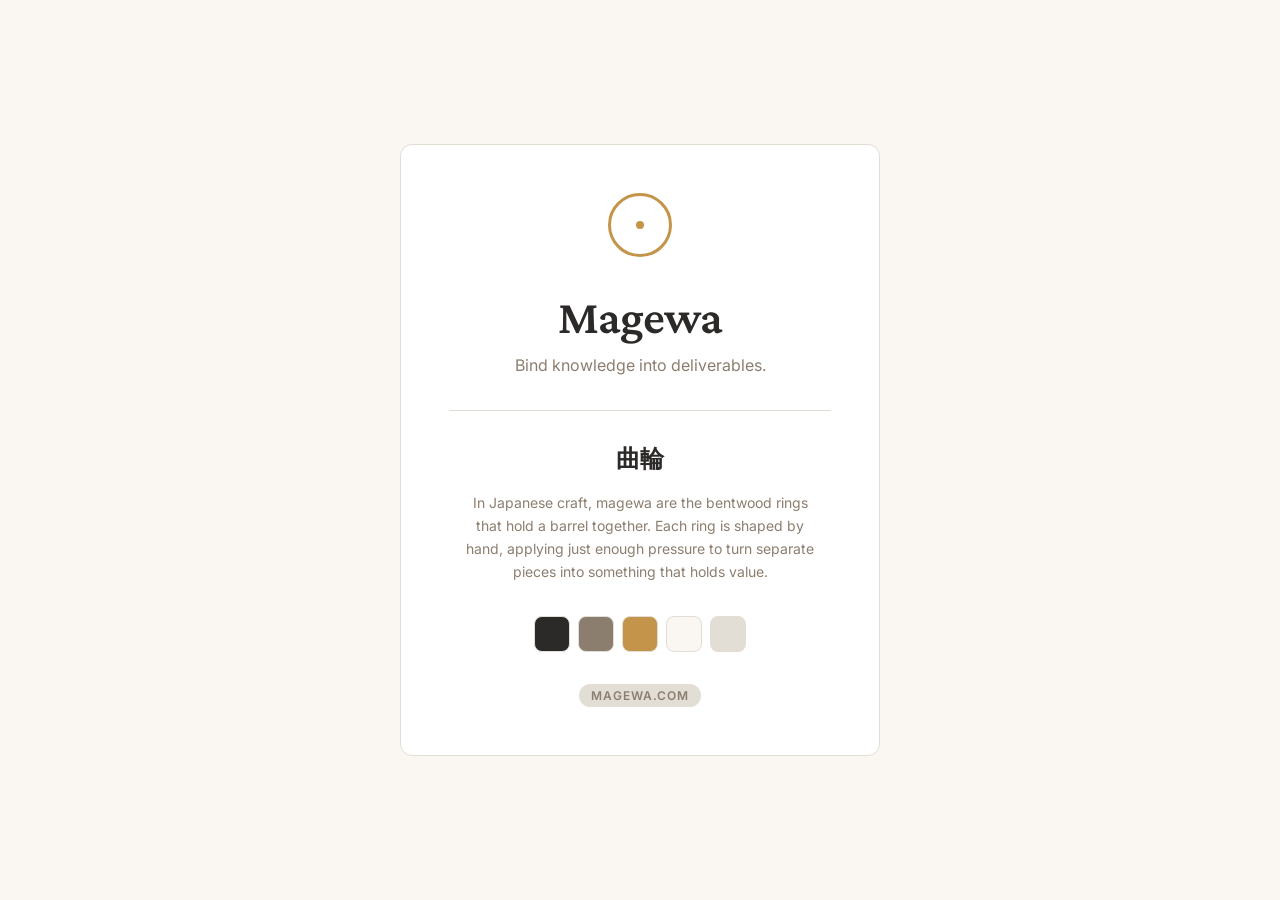
==== brand-card.html @ d3c7c3c5 "card" ====
<!DOCTYPE html>
<html lang="en">
<head>
  <meta charset="UTF-8">
  <meta name="viewport" content="width=device-width, initial-scale=1.0">
  <title>Magewa — Brand Card</title>
  <link rel="preconnect" href="https://fonts.googleapis.com">
  <link rel="preconnect" href="https://fonts.gstatic.com" crossorigin>
  <link href="https://fonts.googleapis.com/css2?family=Crimson+Pro:wght@600&family=Inter:wght@400;600&display=swap" rel="stylesheet">
  <style>
    *, *::before, *::after {
      margin: 0;
      padding: 0;
      box-sizing: border-box;
    }

    body {
      background-color: #FAF7F2;
      min-height: 100vh;
      display: flex;
      align-items: center;
      justify-content: center;
      padding: 48px 24px;
      font-family: 'Inter', system-ui, sans-serif;
      color: #2C2A28;
    }

    .card {
      background-color: #FFFFFF;
      border: 1px solid #E2DDD5;
      border-radius: 12px;
      max-width: 480px;
      width: 100%;
      padding: 48px;
      display: flex;
      flex-direction: column;
      align-items: center;
      text-align: center;
    }

    .ring {
      width: 64px;
      height: 64px;
      border: 3px solid #C4944A;
      border-radius: 50%;
      margin-bottom: 32px;
      position: relative;
    }

    .ring::after {
      content: '';
      position: absolute;
      top: 50%;
      left: 50%;
      width: 8px;
      height: 8px;
      background-color: #C4944A;
      border-radius: 50%;
      transform: translate(-50%, -50%);
    }

    .name {
      font-family: 'Crimson Pro', Georgia, serif;
      font-size: 3rem;
      font-weight: 600;
      letter-spacing: -0.02em;
      line-height: 1.15;
      color: #2C2A28;
      margin-bottom: 8px;
    }

    .tagline {
      font-family: 'Inter', system-ui, sans-serif;
      font-size: 1rem;
      font-weight: 400;
      line-height: 1.6;
      color: #8C7E6F;
      margin-bottom: 32px;
    }

    .divider {
      width: 100%;
      height: 1px;
      background-color: #E2DDD5;
      margin-bottom: 32px;
    }

    .kanji {
      font-family: 'Crimson Pro', Georgia, serif;
      font-size: 1.5rem;
      font-weight: 600;
      letter-spacing: -0.01em;
      color: #2C2A28;
      margin-bottom: 16px;
    }

    .story {
      font-family: 'Inter', system-ui, sans-serif;
      font-size: 0.875rem;
      font-weight: 400;
      line-height: 1.65;
      color: #8C7E6F;
      max-width: 360px;
      margin-bottom: 32px;
    }

    .palette {
      display: flex;
      gap: 8px;
      margin-bottom: 32px;
    }

    .swatch {
      width: 36px;
      height: 36px;
      border-radius: 8px;
      border: 1px solid #E2DDD5;
    }

    .badge {
      font-family: 'Inter', system-ui, sans-serif;
      font-size: 0.75rem;
      font-weight: 600;
      letter-spacing: 0.08em;
      text-transform: uppercase;
      color: #8C7E6F;
      background-color: #E2DDD5;
      border-radius: 9999px;
      padding: 4px 12px;
    }
  </style>
</head>
<body>
  <div class="card">
    <div class="ring"></div>
    <div class="name">Magewa</div>
    <div class="tagline">Bind knowledge into deliverables.</div>
    <div class="divider"></div>
    <div class="kanji">曲輪</div>
    <div class="story">
      In Japanese craft, magewa are the bentwood rings that hold a barrel
      together. Each ring is shaped by hand, applying just enough pressure
      to turn separate pieces into something that holds value.
    </div>
    <div class="palette">
      <div class="swatch" style="background-color: #2C2A28;" title="Primary"></div>
      <div class="swatch" style="background-color: #8C7E6F;" title="Secondary"></div>
      <div class="swatch" style="background-color: #C4944A;" title="Ring"></div>
      <div class="swatch" style="background-color: #FAF7F2;" title="Neutral"></div>
      <div class="swatch" style="background-color: #E2DDD5;" title="Border"></div>
    </div>
    <div class="badge">magewa.com</div>
  </div>
</body>
</html>
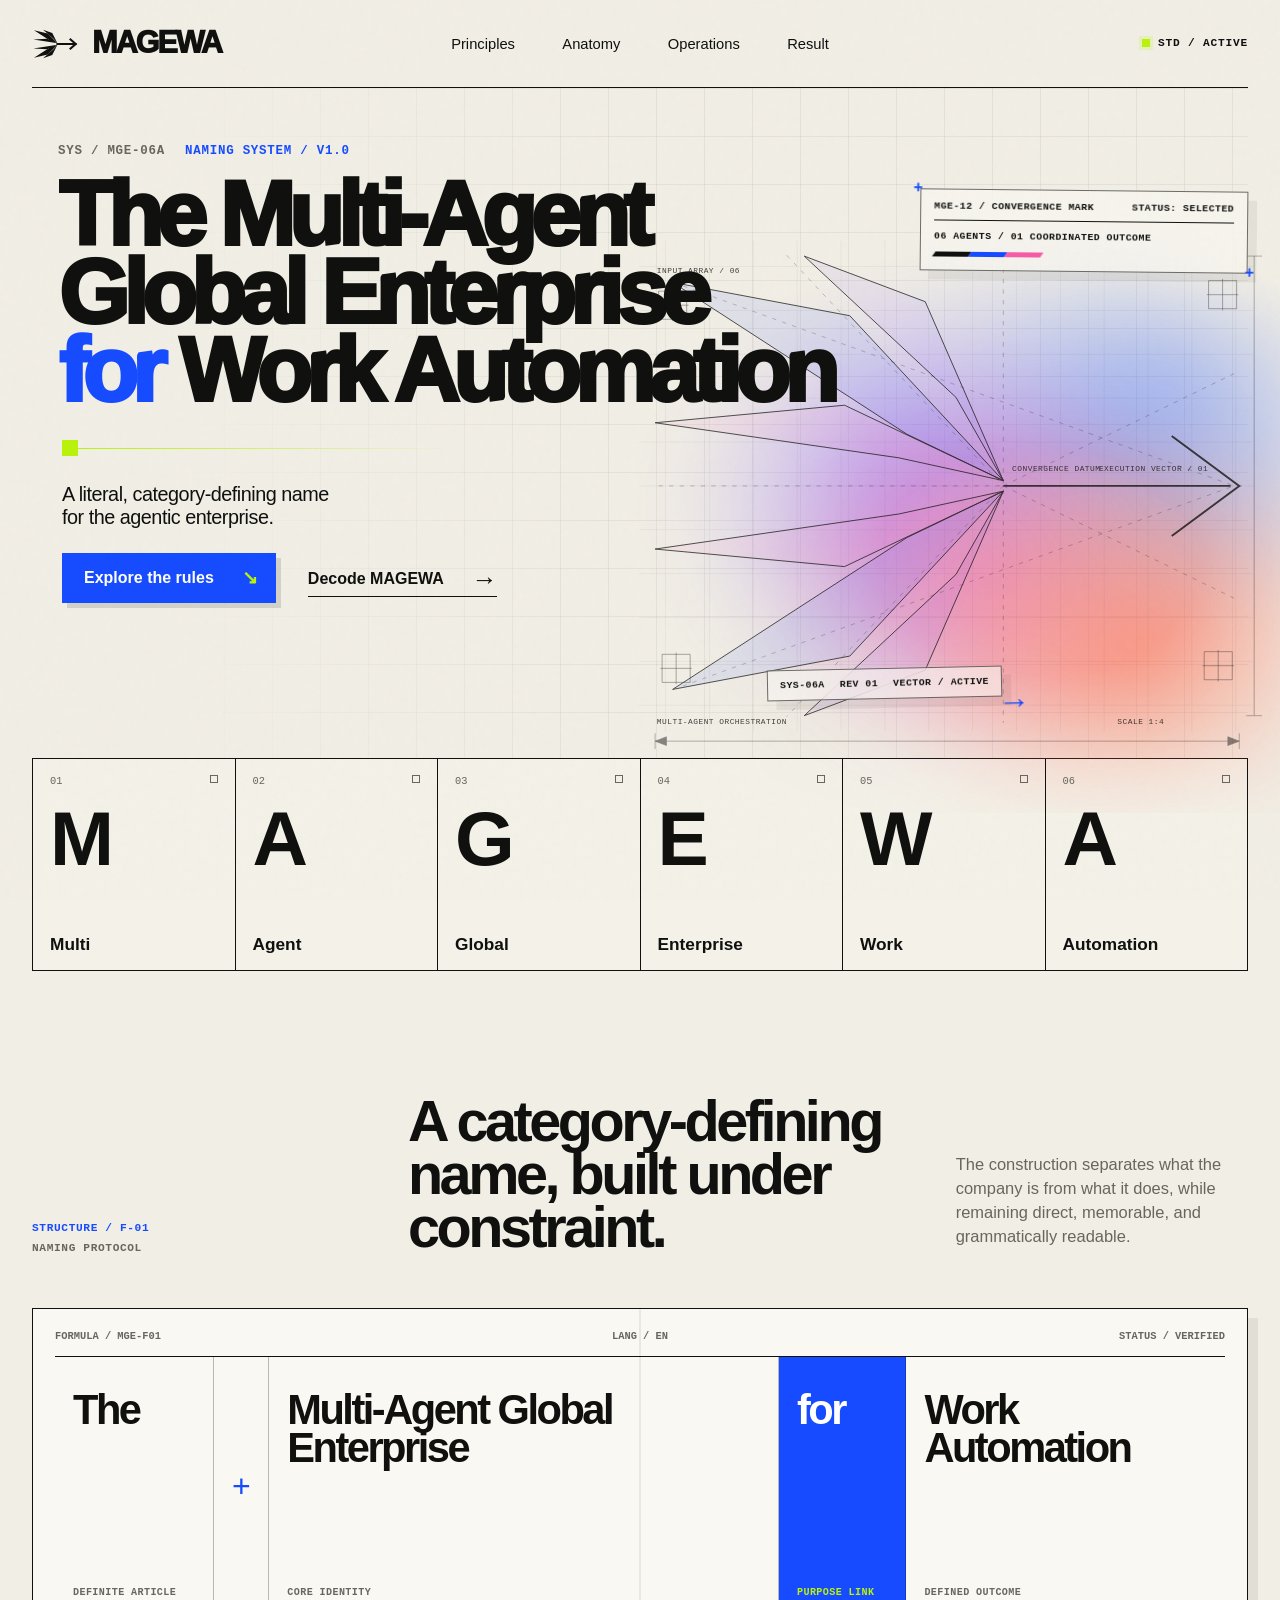
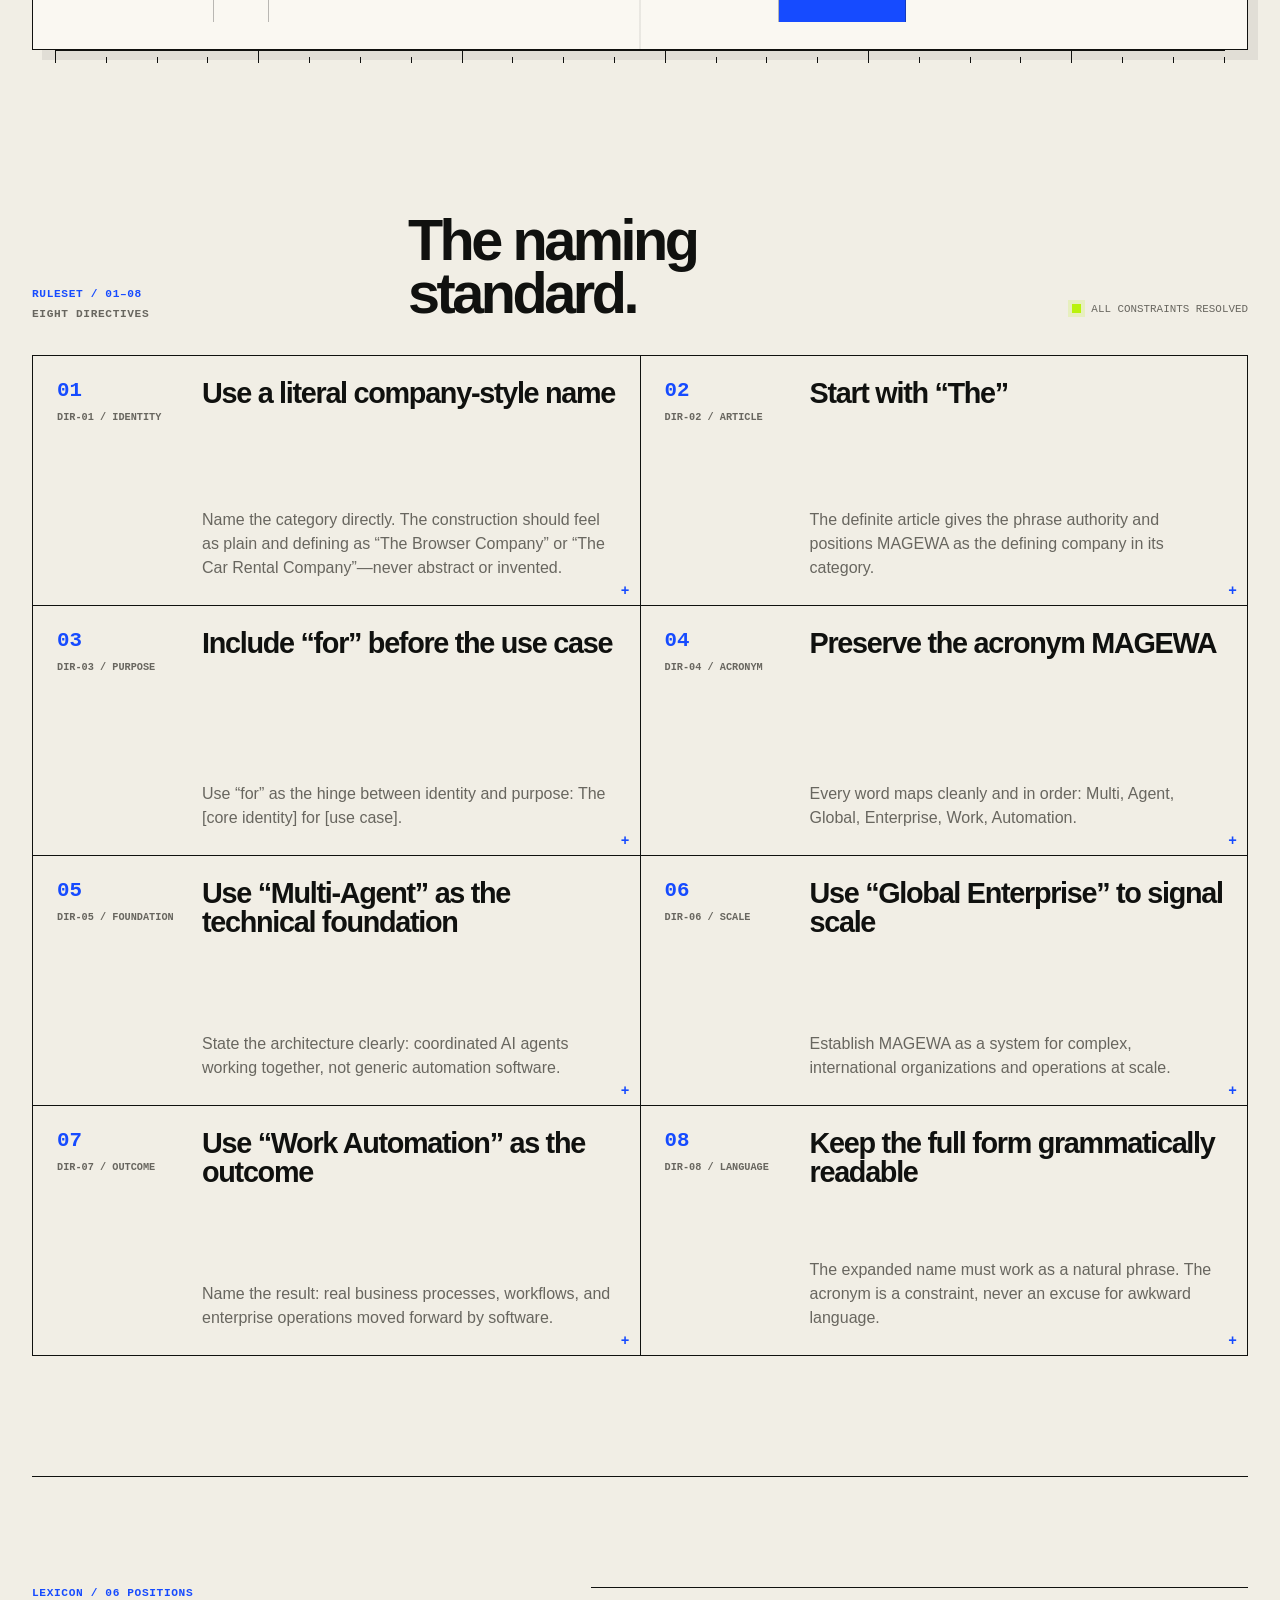
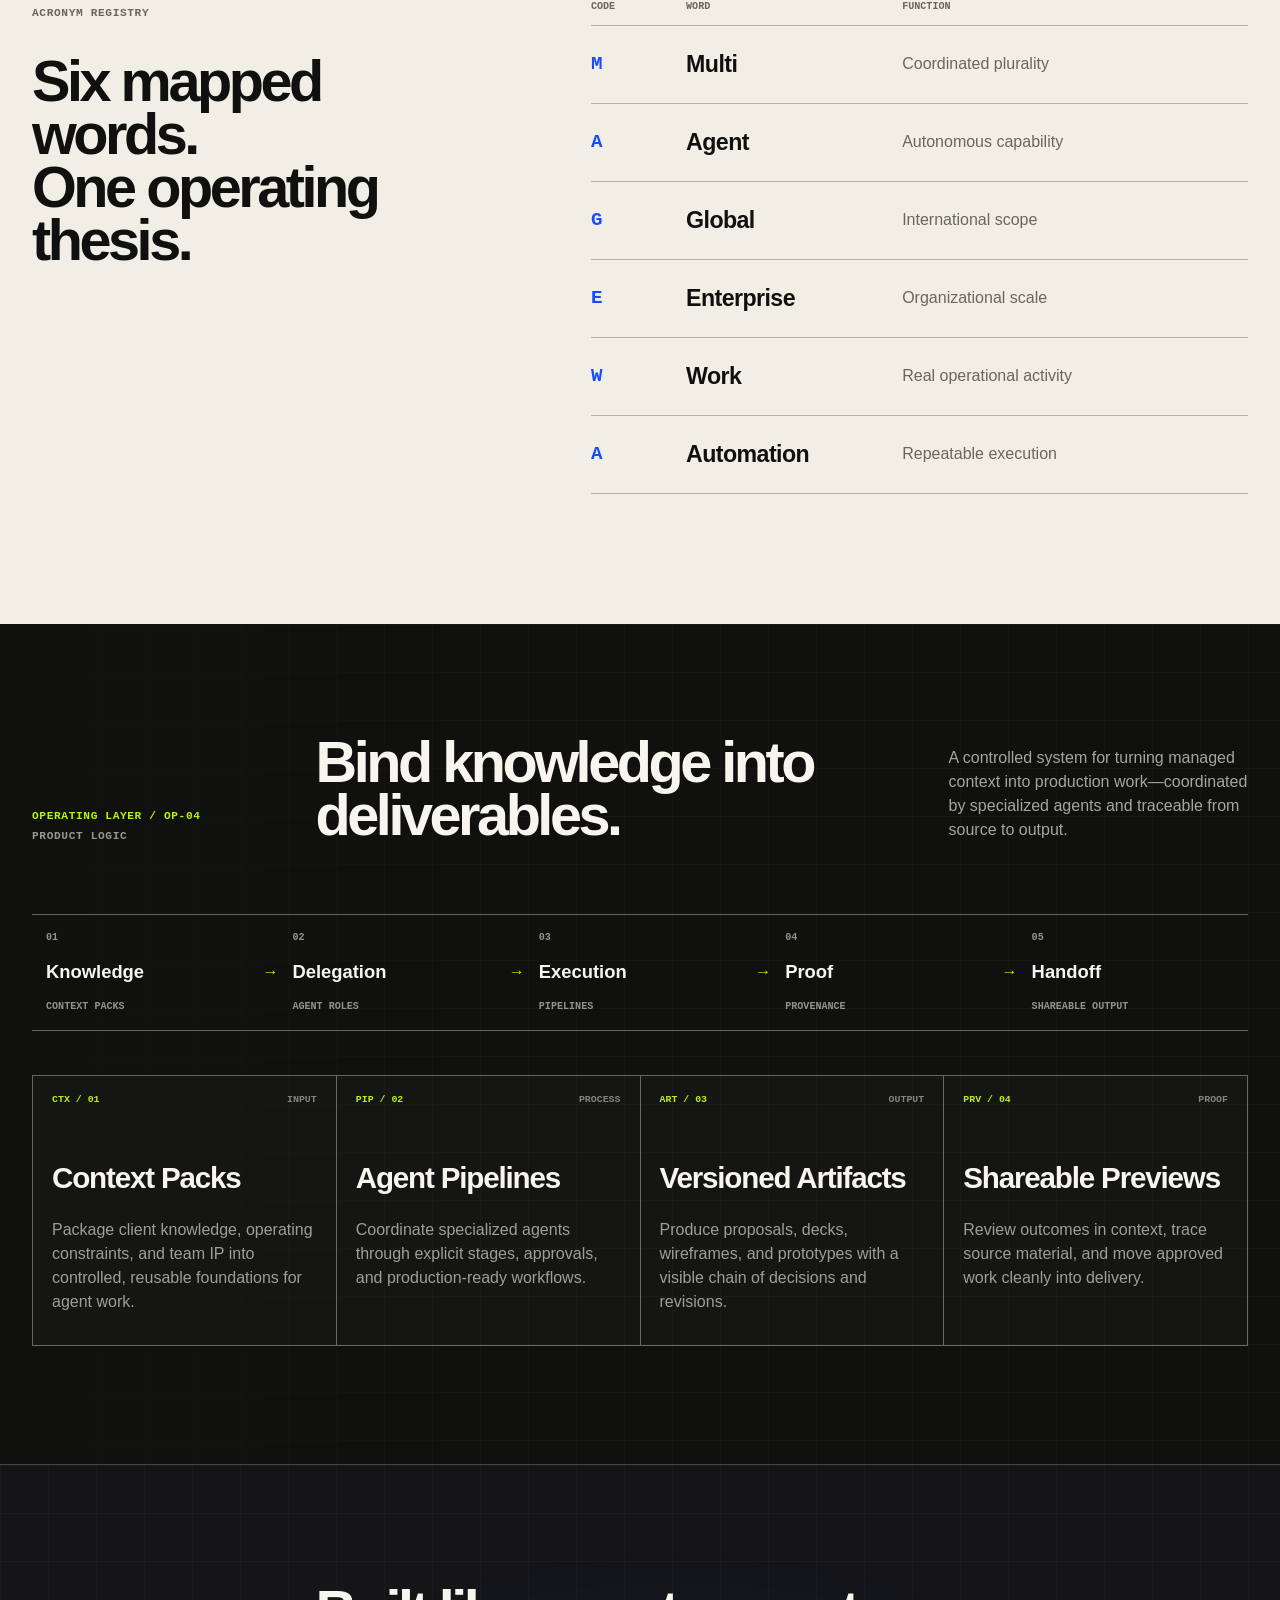
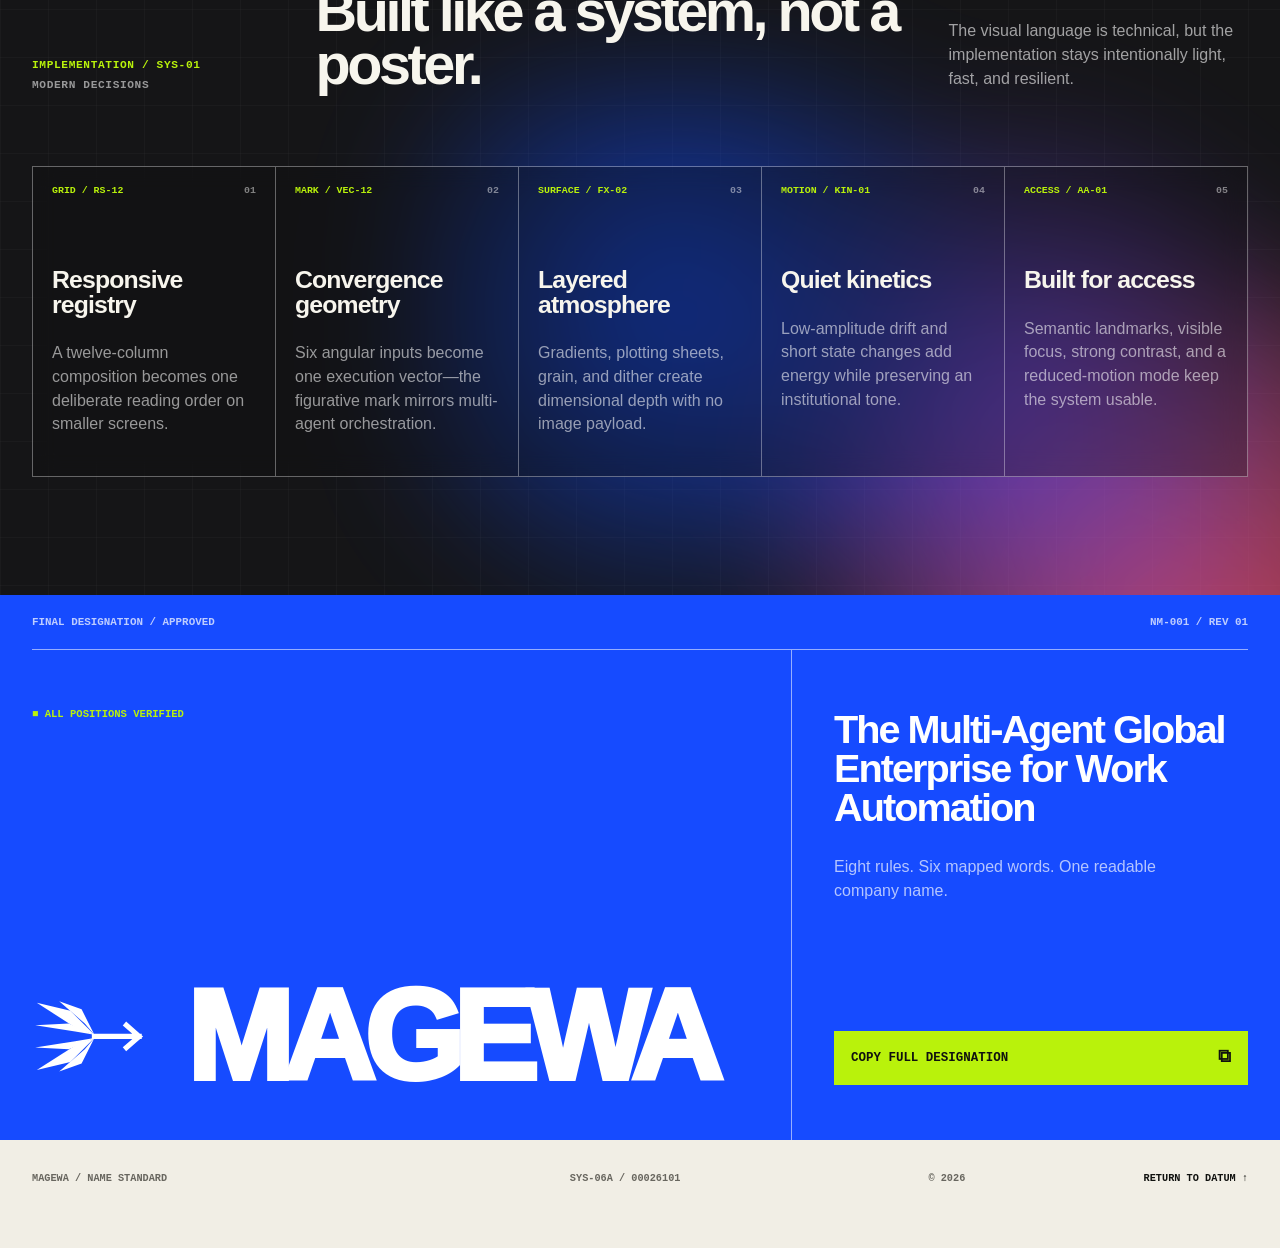
==== commit d5ee30ec: "Publish MAGEWA naming standard" ====
--- a/brand-card.html
+++ b/brand-card.html
@@ -1,155 +1,34 @@
-<!DOCTYPE html>
+<!doctype html>
 <html lang="en">
-<head>
-  <meta charset="UTF-8">
-  <meta name="viewport" content="width=device-width, initial-scale=1.0">
-  <title>Magewa — Brand Card</title>
-  <link rel="preconnect" href="https://fonts.googleapis.com">
-  <link rel="preconnect" href="https://fonts.gstatic.com" crossorigin>
-  <link href="https://fonts.googleapis.com/css2?family=Crimson+Pro:wght@600&family=Inter:wght@400;600&display=swap" rel="stylesheet">
-  <style>
-    *, *::before, *::after {
-      margin: 0;
-      padding: 0;
-      box-sizing: border-box;
-    }
+  <head>
+    <meta charset="utf-8" />
+    <meta name="viewport" content="width=device-width, initial-scale=1" />
+    <meta http-equiv="refresh" content="0; url=./" />
+    <link rel="canonical" href="./" />
+    <title>MAGEWA — Naming Standard</title>
+    <style>
+      html {
+        color: #11110f;
+        background: #f1eee5;
+        font: 16px/1.5 Arial, sans-serif;
+      }
 
-    body {
-      background-color: #FAF7F2;
-      min-height: 100vh;
-      display: flex;
-      align-items: center;
-      justify-content: center;
-      padding: 48px 24px;
-      font-family: 'Inter', system-ui, sans-serif;
-      color: #2C2A28;
-    }
+      body {
+        display: grid;
+        min-height: 100vh;
+        margin: 0;
+        place-items: center;
+      }
 
-    .card {
-      background-color: #FFFFFF;
-      border: 1px solid #E2DDD5;
-      border-radius: 12px;
-      max-width: 480px;
-      width: 100%;
-      padding: 48px;
-      display: flex;
-      flex-direction: column;
-      align-items: center;
-      text-align: center;
-    }
-
-    .ring {
-      width: 64px;
-      height: 64px;
-      border: 3px solid #C4944A;
-      border-radius: 50%;
-      margin-bottom: 32px;
-      position: relative;
-    }
-
-    .ring::after {
-      content: '';
-      position: absolute;
-      top: 50%;
-      left: 50%;
-      width: 8px;
-      height: 8px;
-      background-color: #C4944A;
-      border-radius: 50%;
-      transform: translate(-50%, -50%);
-    }
-
-    .name {
-      font-family: 'Crimson Pro', Georgia, serif;
-      font-size: 3rem;
-      font-weight: 600;
-      letter-spacing: -0.02em;
-      line-height: 1.15;
-      color: #2C2A28;
-      margin-bottom: 8px;
-    }
-
-    .tagline {
-      font-family: 'Inter', system-ui, sans-serif;
-      font-size: 1rem;
-      font-weight: 400;
-      line-height: 1.6;
-      color: #8C7E6F;
-      margin-bottom: 32px;
-    }
-
-    .divider {
-      width: 100%;
-      height: 1px;
-      background-color: #E2DDD5;
-      margin-bottom: 32px;
-    }
-
-    .kanji {
-      font-family: 'Crimson Pro', Georgia, serif;
-      font-size: 1.5rem;
-      font-weight: 600;
-      letter-spacing: -0.01em;
-      color: #2C2A28;
-      margin-bottom: 16px;
-    }
-
-    .story {
-      font-family: 'Inter', system-ui, sans-serif;
-      font-size: 0.875rem;
-      font-weight: 400;
-      line-height: 1.65;
-      color: #8C7E6F;
-      max-width: 360px;
-      margin-bottom: 32px;
-    }
-
-    .palette {
-      display: flex;
-      gap: 8px;
-      margin-bottom: 32px;
-    }
-
-    .swatch {
-      width: 36px;
-      height: 36px;
-      border-radius: 8px;
-      border: 1px solid #E2DDD5;
-    }
-
-    .badge {
-      font-family: 'Inter', system-ui, sans-serif;
-      font-size: 0.75rem;
-      font-weight: 600;
-      letter-spacing: 0.08em;
-      text-transform: uppercase;
-      color: #8C7E6F;
-      background-color: #E2DDD5;
-      border-radius: 9999px;
-      padding: 4px 12px;
-    }
-  </style>
-</head>
-<body>
-  <div class="card">
-    <div class="ring"></div>
-    <div class="name">Magewa</div>
-    <div class="tagline">Bind knowledge into deliverables.</div>
-    <div class="divider"></div>
-    <div class="kanji">曲輪</div>
-    <div class="story">
-      In Japanese craft, magewa are the bentwood rings that hold a barrel
-      together. Each ring is shaped by hand, applying just enough pressure
-      to turn separate pieces into something that holds value.
-    </div>
-    <div class="palette">
-      <div class="swatch" style="background-color: #2C2A28;" title="Primary"></div>
-      <div class="swatch" style="background-color: #8C7E6F;" title="Secondary"></div>
-      <div class="swatch" style="background-color: #C4944A;" title="Ring"></div>
-      <div class="swatch" style="background-color: #FAF7F2;" title="Neutral"></div>
-      <div class="swatch" style="background-color: #E2DDD5;" title="Border"></div>
-    </div>
-    <div class="badge">magewa.com</div>
-  </div>
-</body>
+      a {
+        color: #164bff;
+      }
+    </style>
+  </head>
+  <body>
+    <p>Opening the <a href="./">MAGEWA naming standard</a>…</p>
+    <script>
+      window.location.replace("./");
+    </script>
+  </body>
 </html>
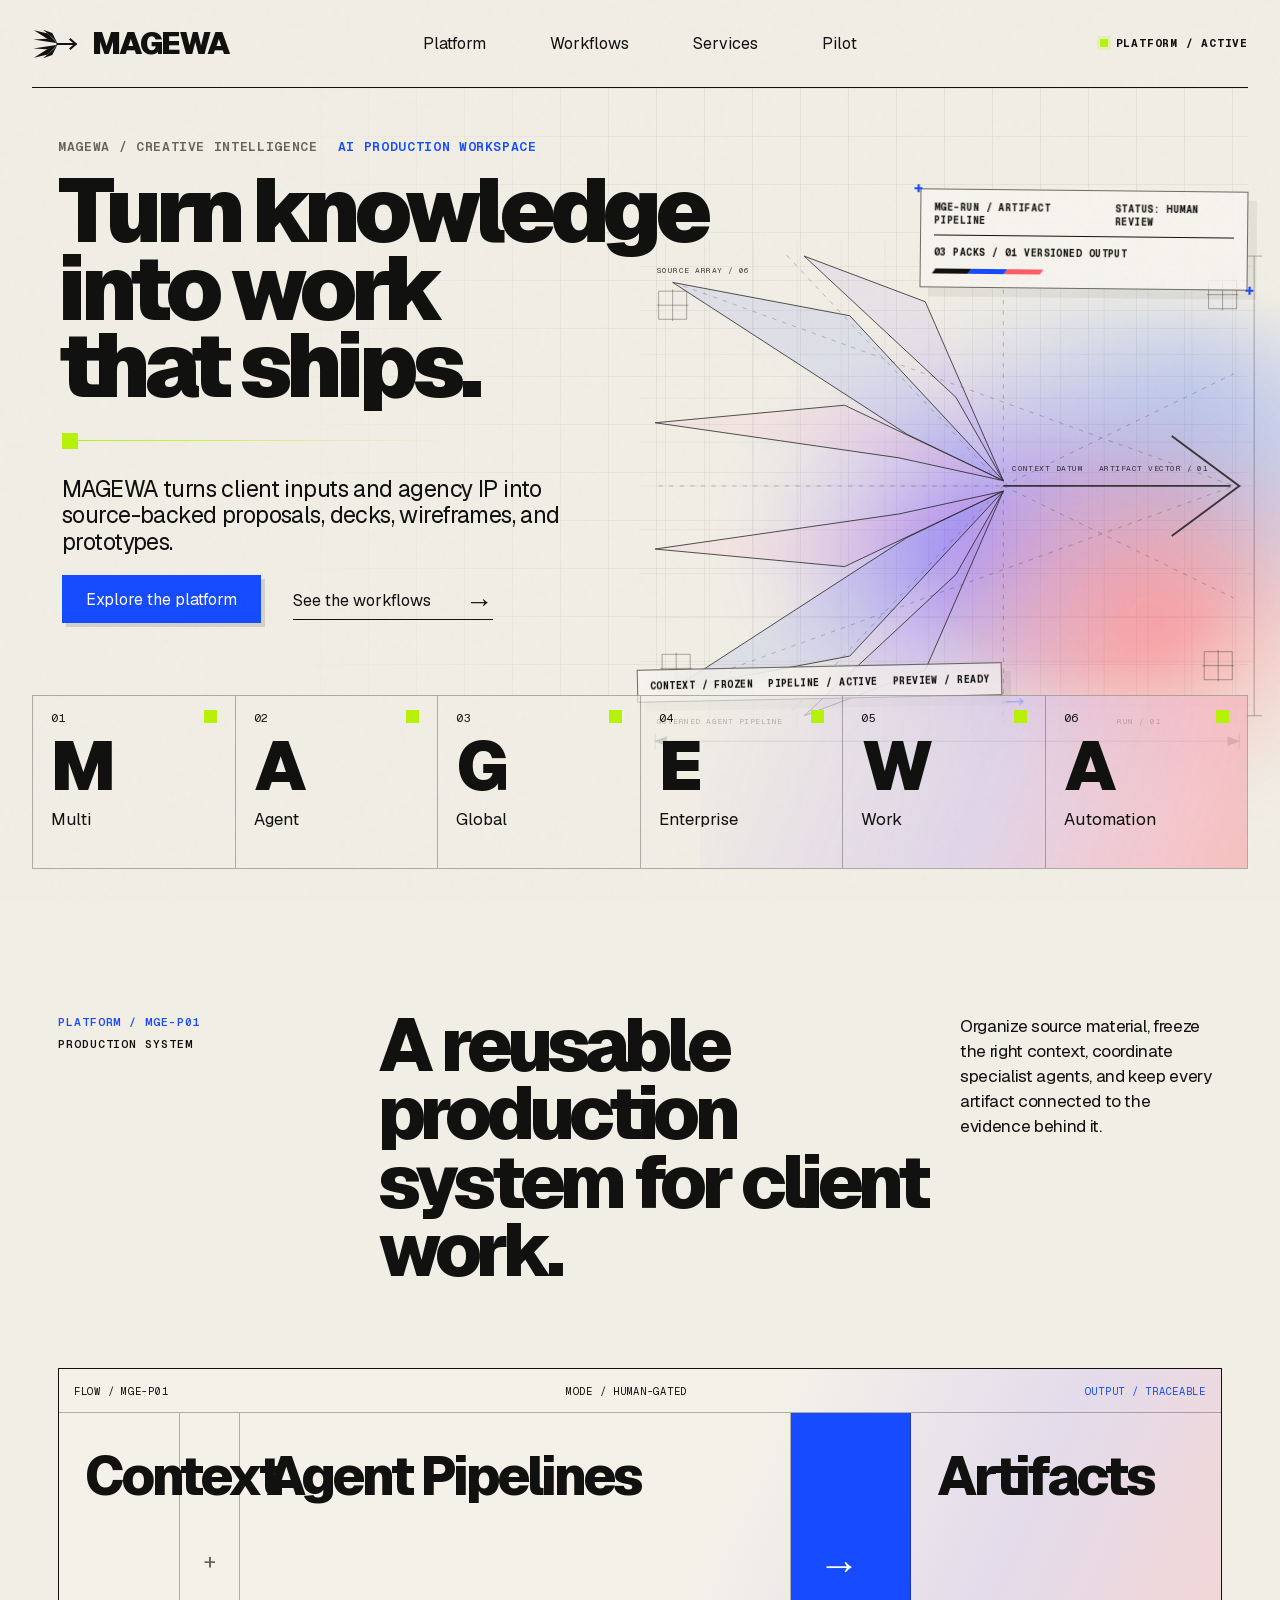
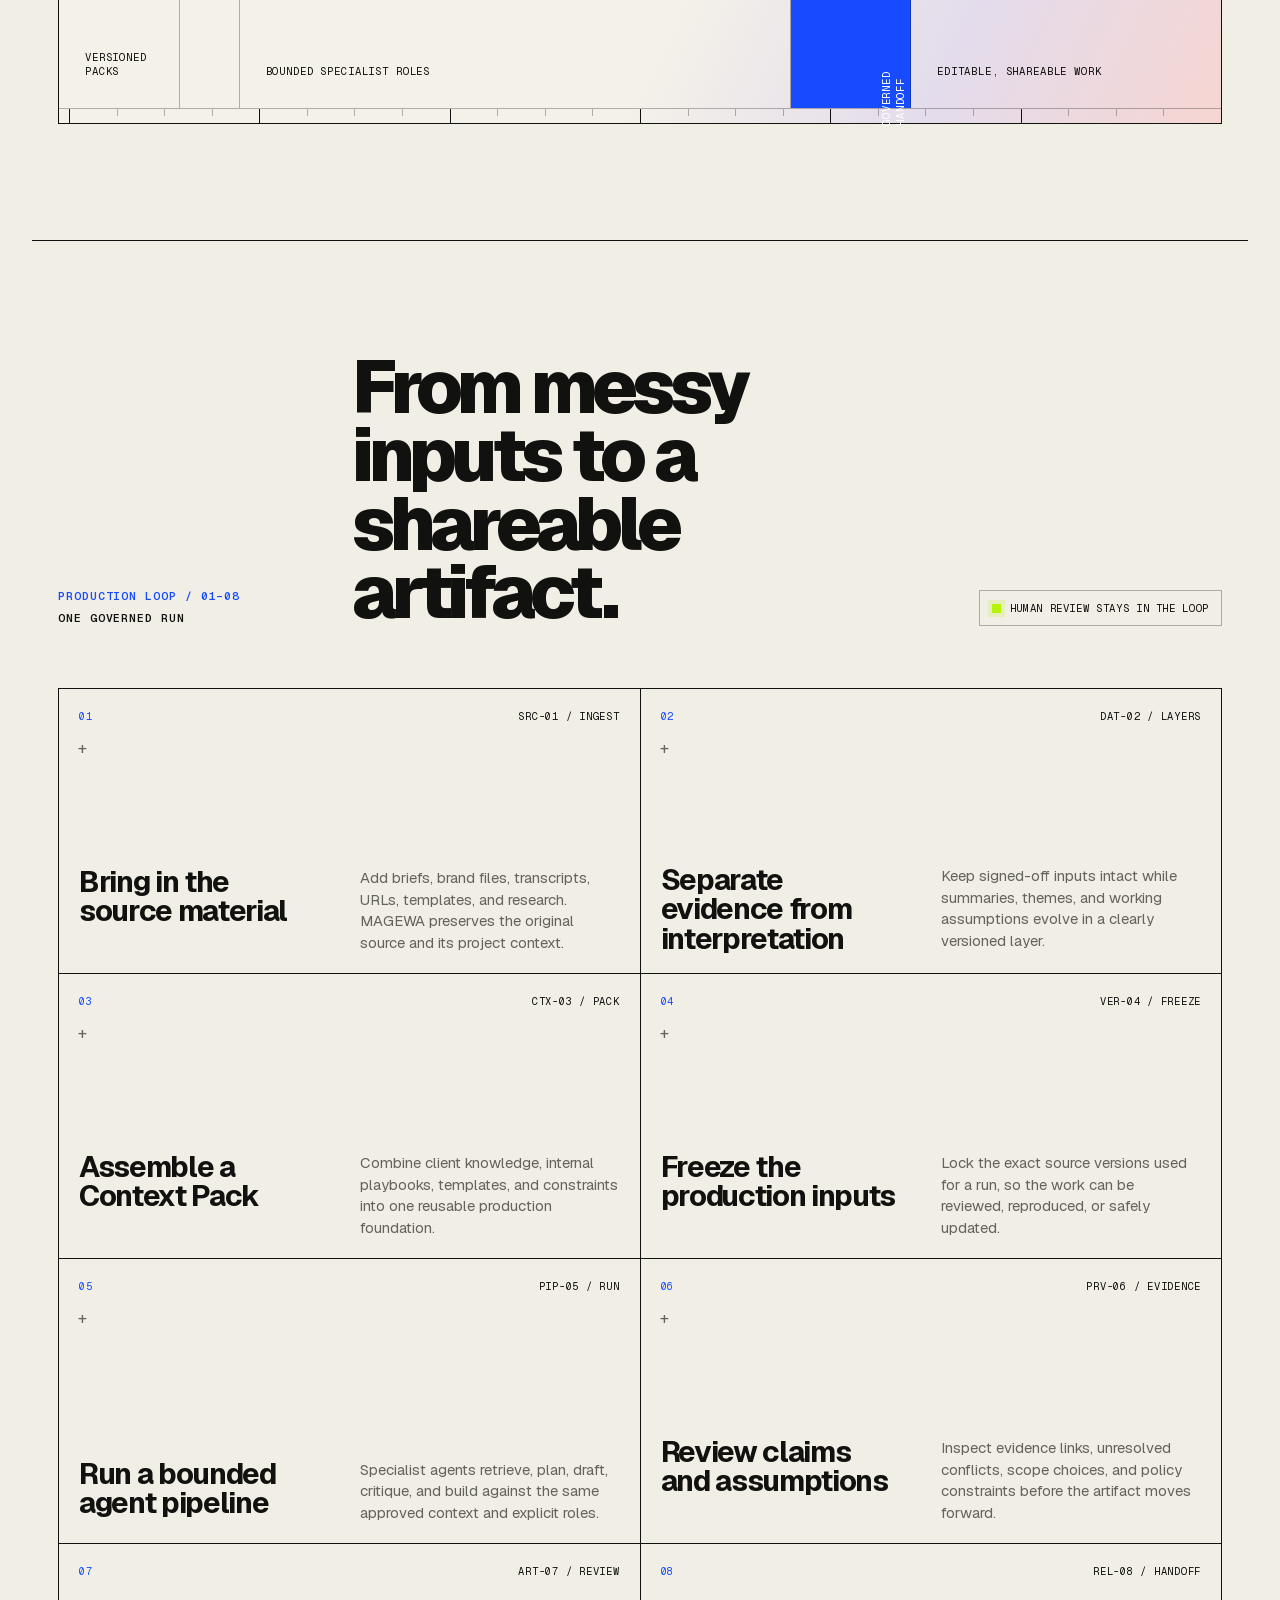
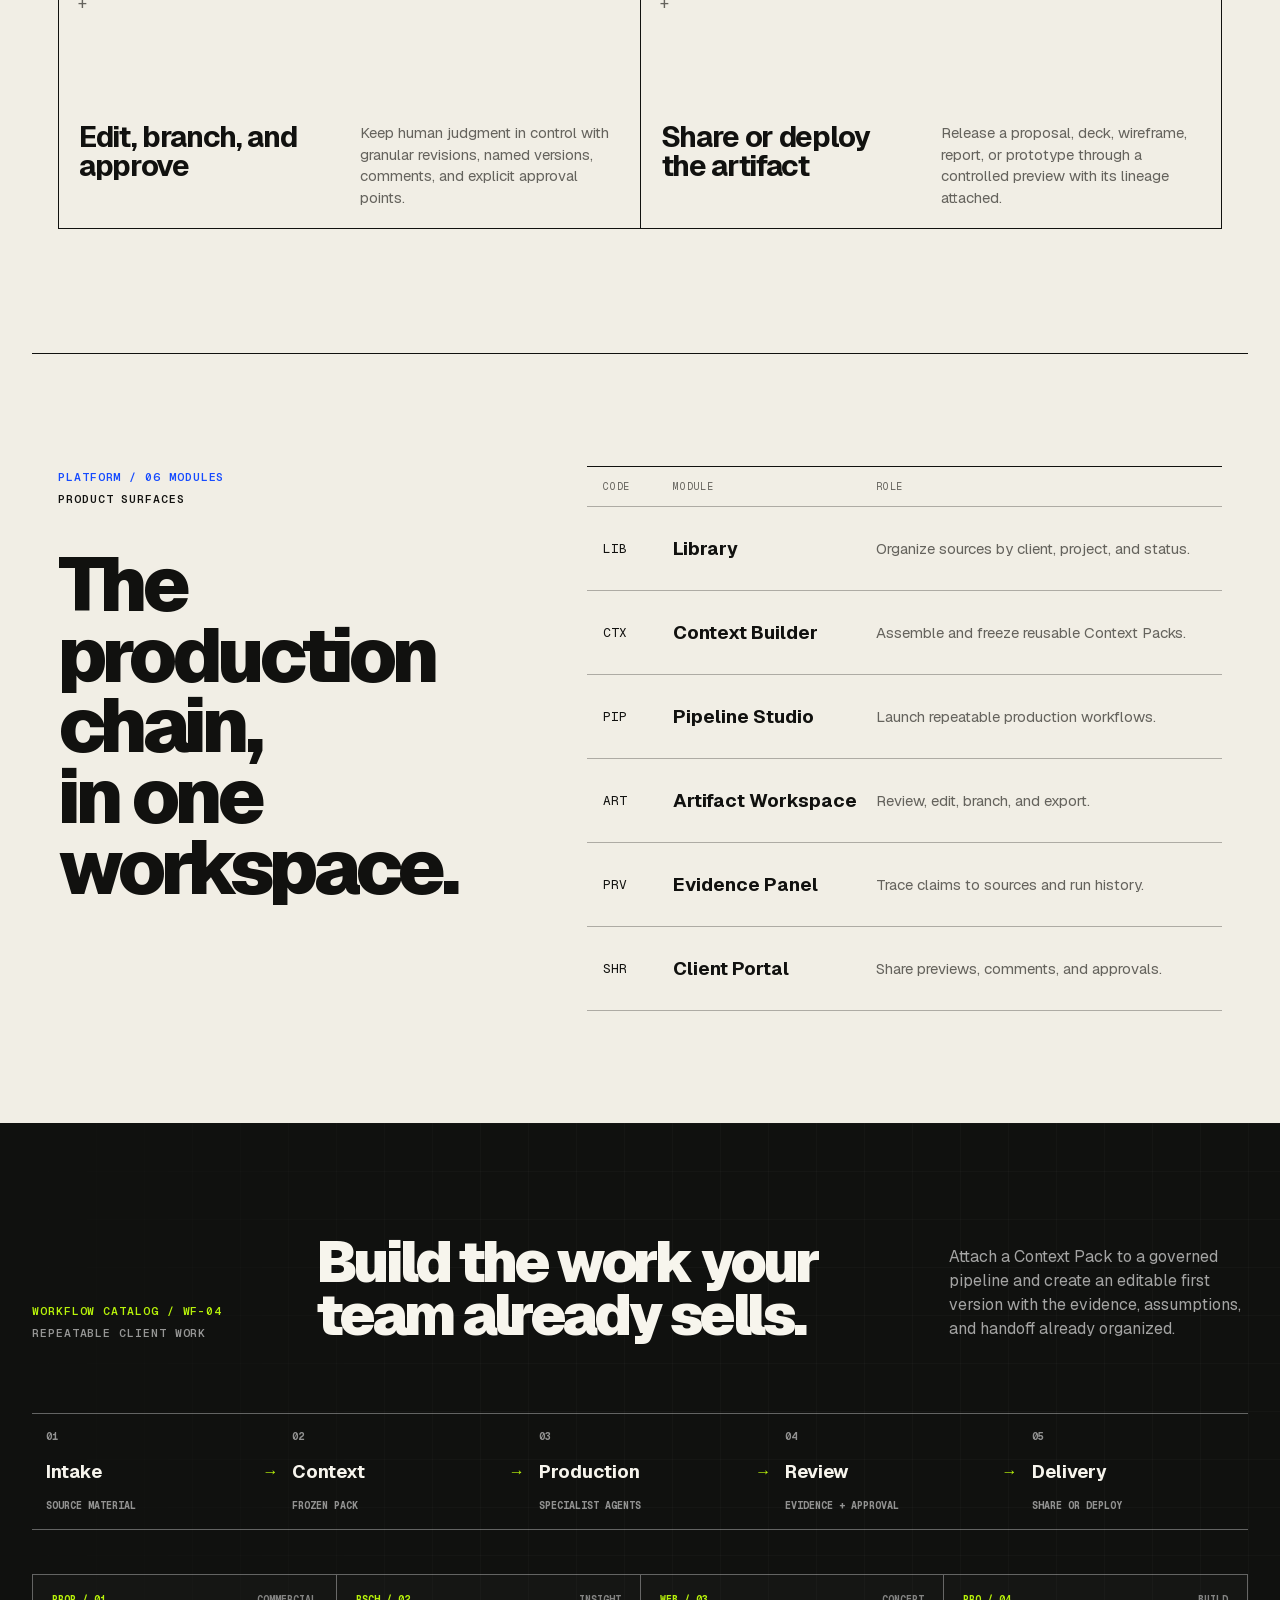
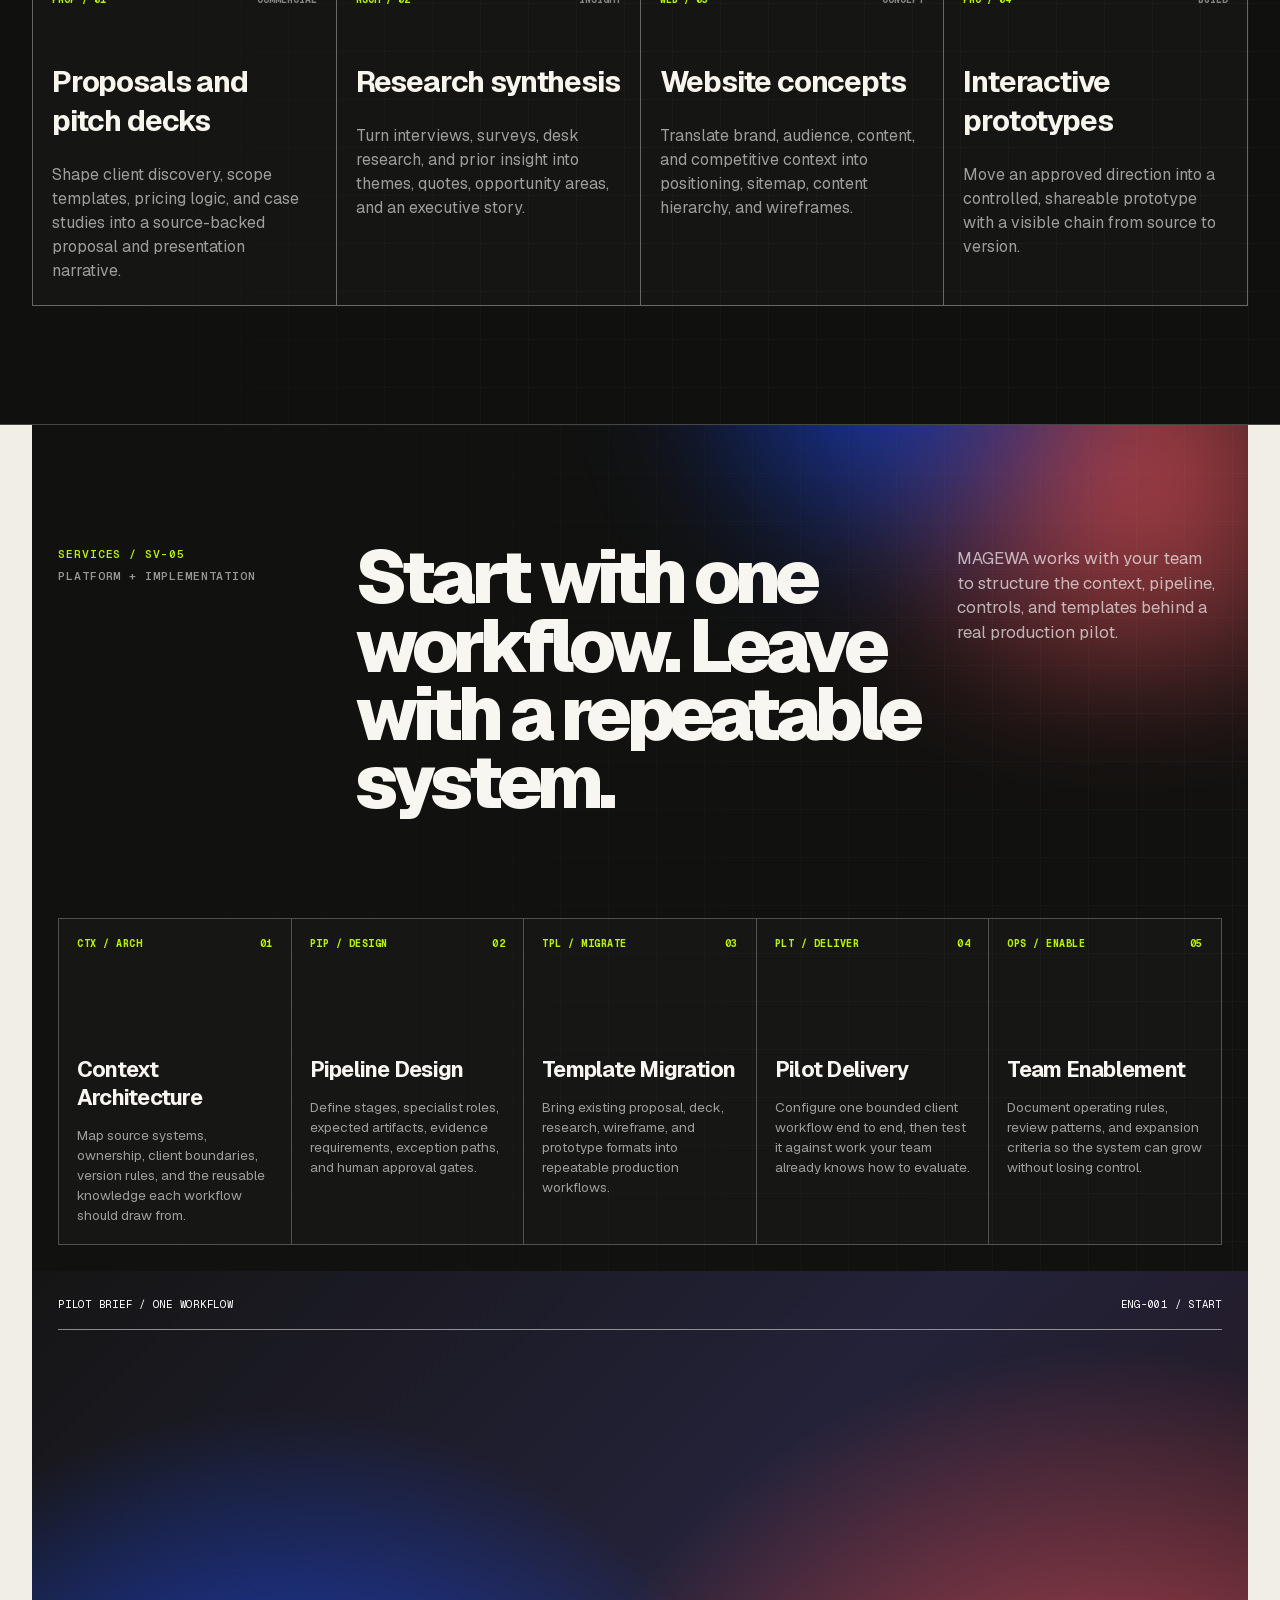
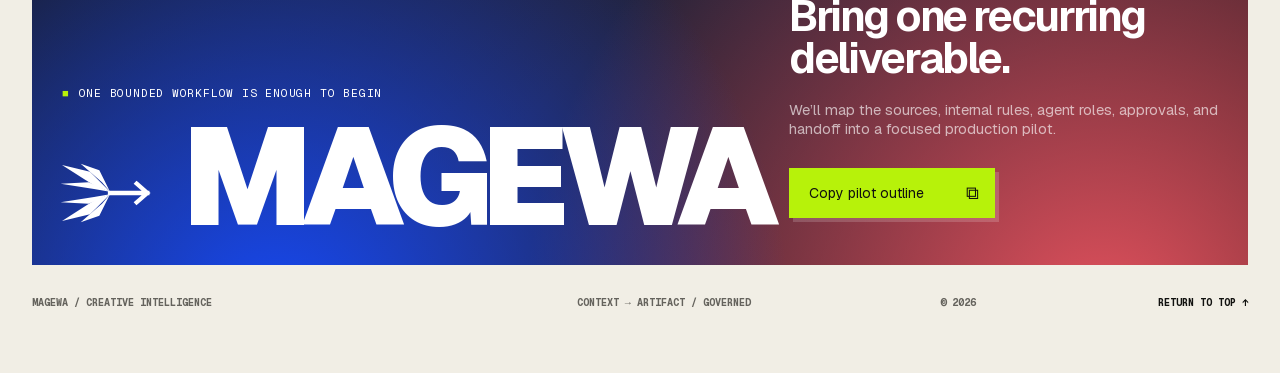
==== commit 7e179de3: "Reframe site around MAGEWA products and services" ====
--- a/brand-card.html
+++ b/brand-card.html
@@ -5,7 +5,7 @@
     <meta name="viewport" content="width=device-width, initial-scale=1" />
     <meta http-equiv="refresh" content="0; url=./" />
     <link rel="canonical" href="./" />
-    <title>MAGEWA — Naming Standard</title>
+    <title>MAGEWA — AI Production Workspace</title>
     <style>
       html {
         color: #11110f;
@@ -26,7 +26,7 @@
     </style>
   </head>
   <body>
-    <p>Opening the <a href="./">MAGEWA naming standard</a>…</p>
+    <p>Opening the <a href="./">MAGEWA company site</a>…</p>
     <script>
       window.location.replace("./");
     </script>
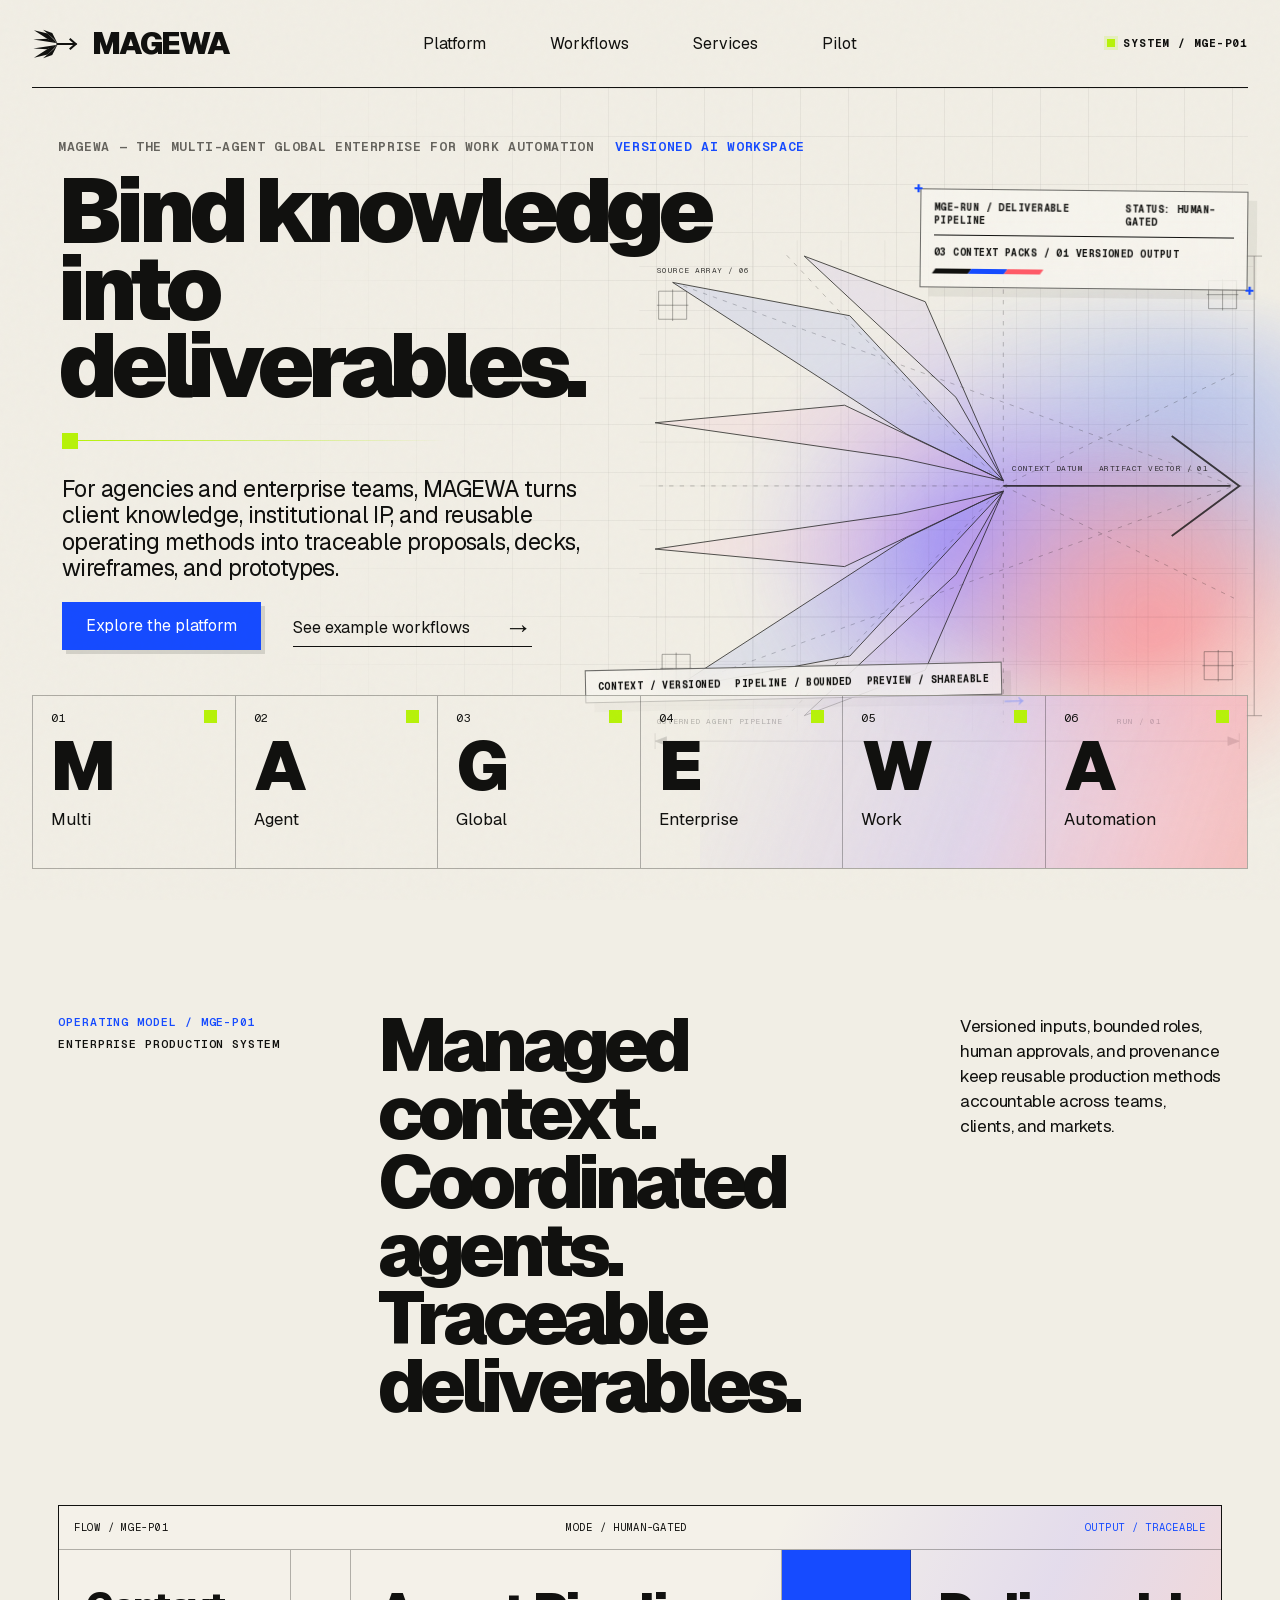
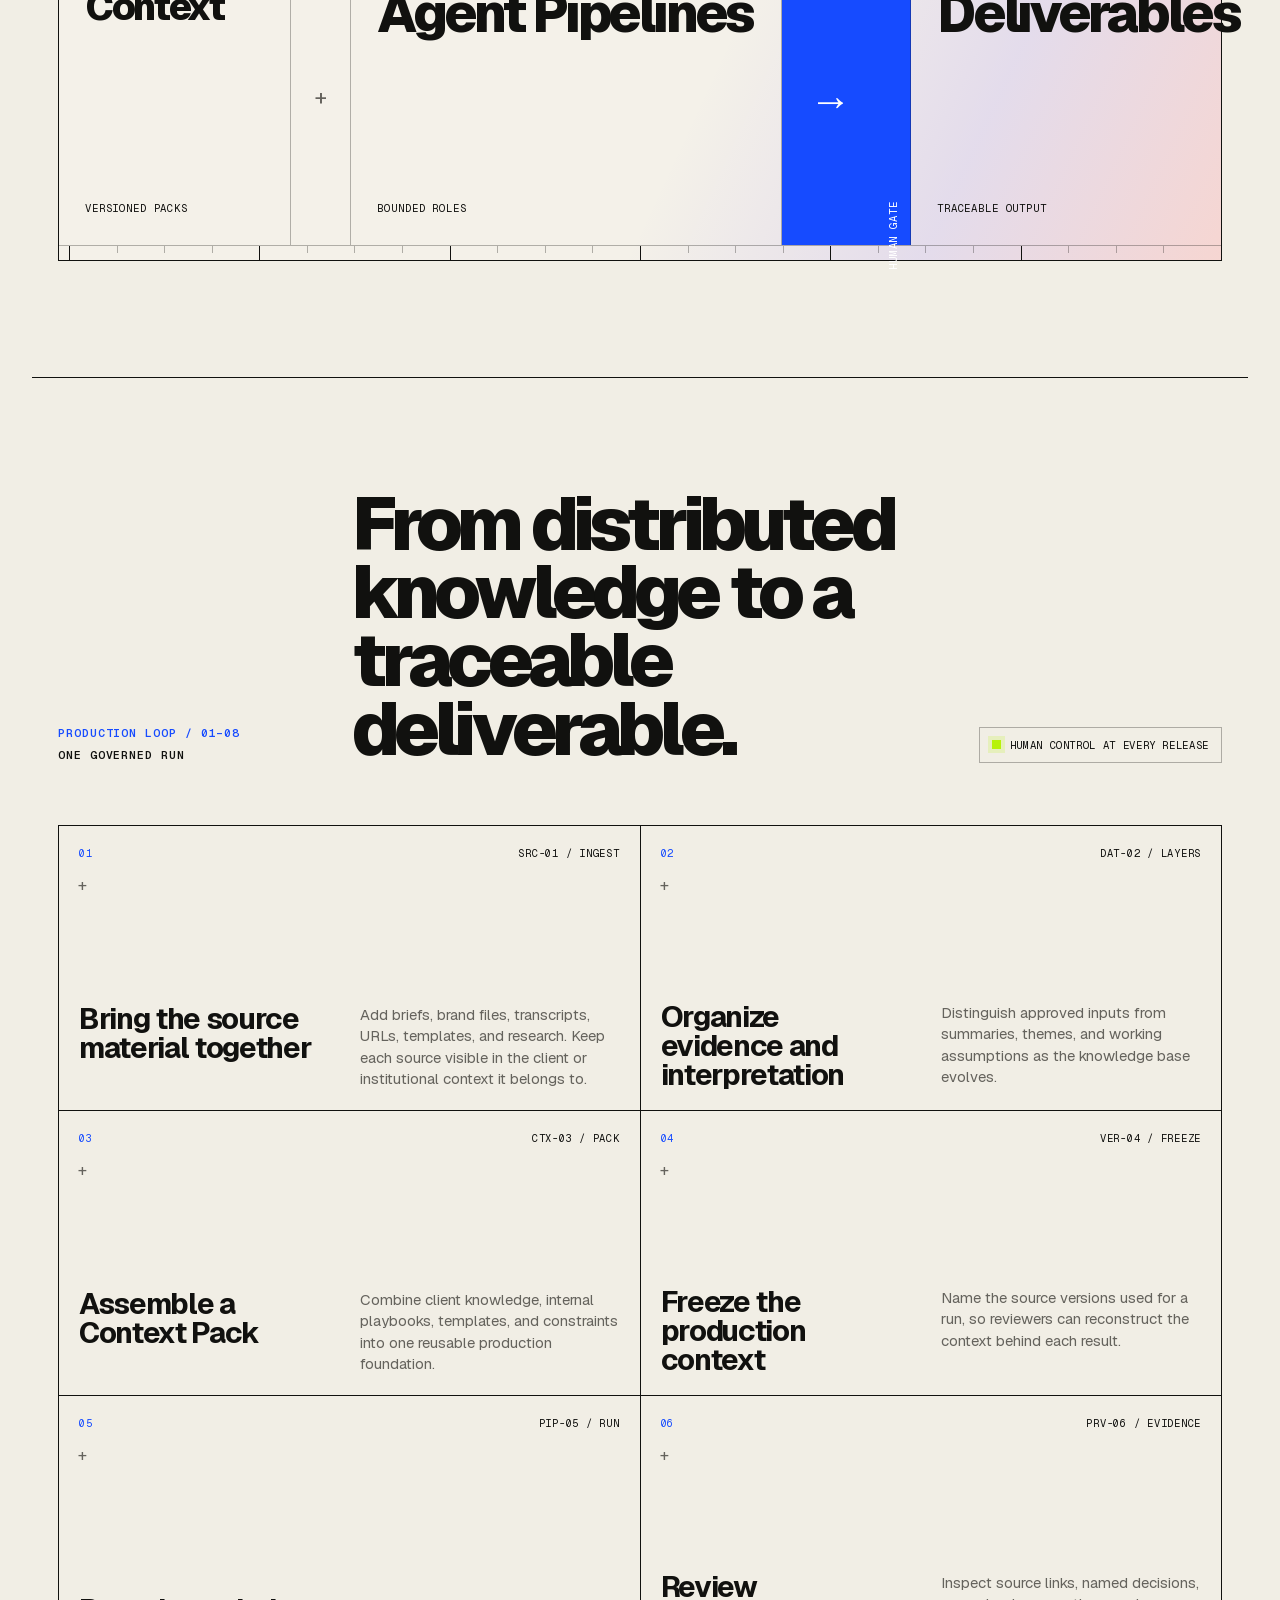
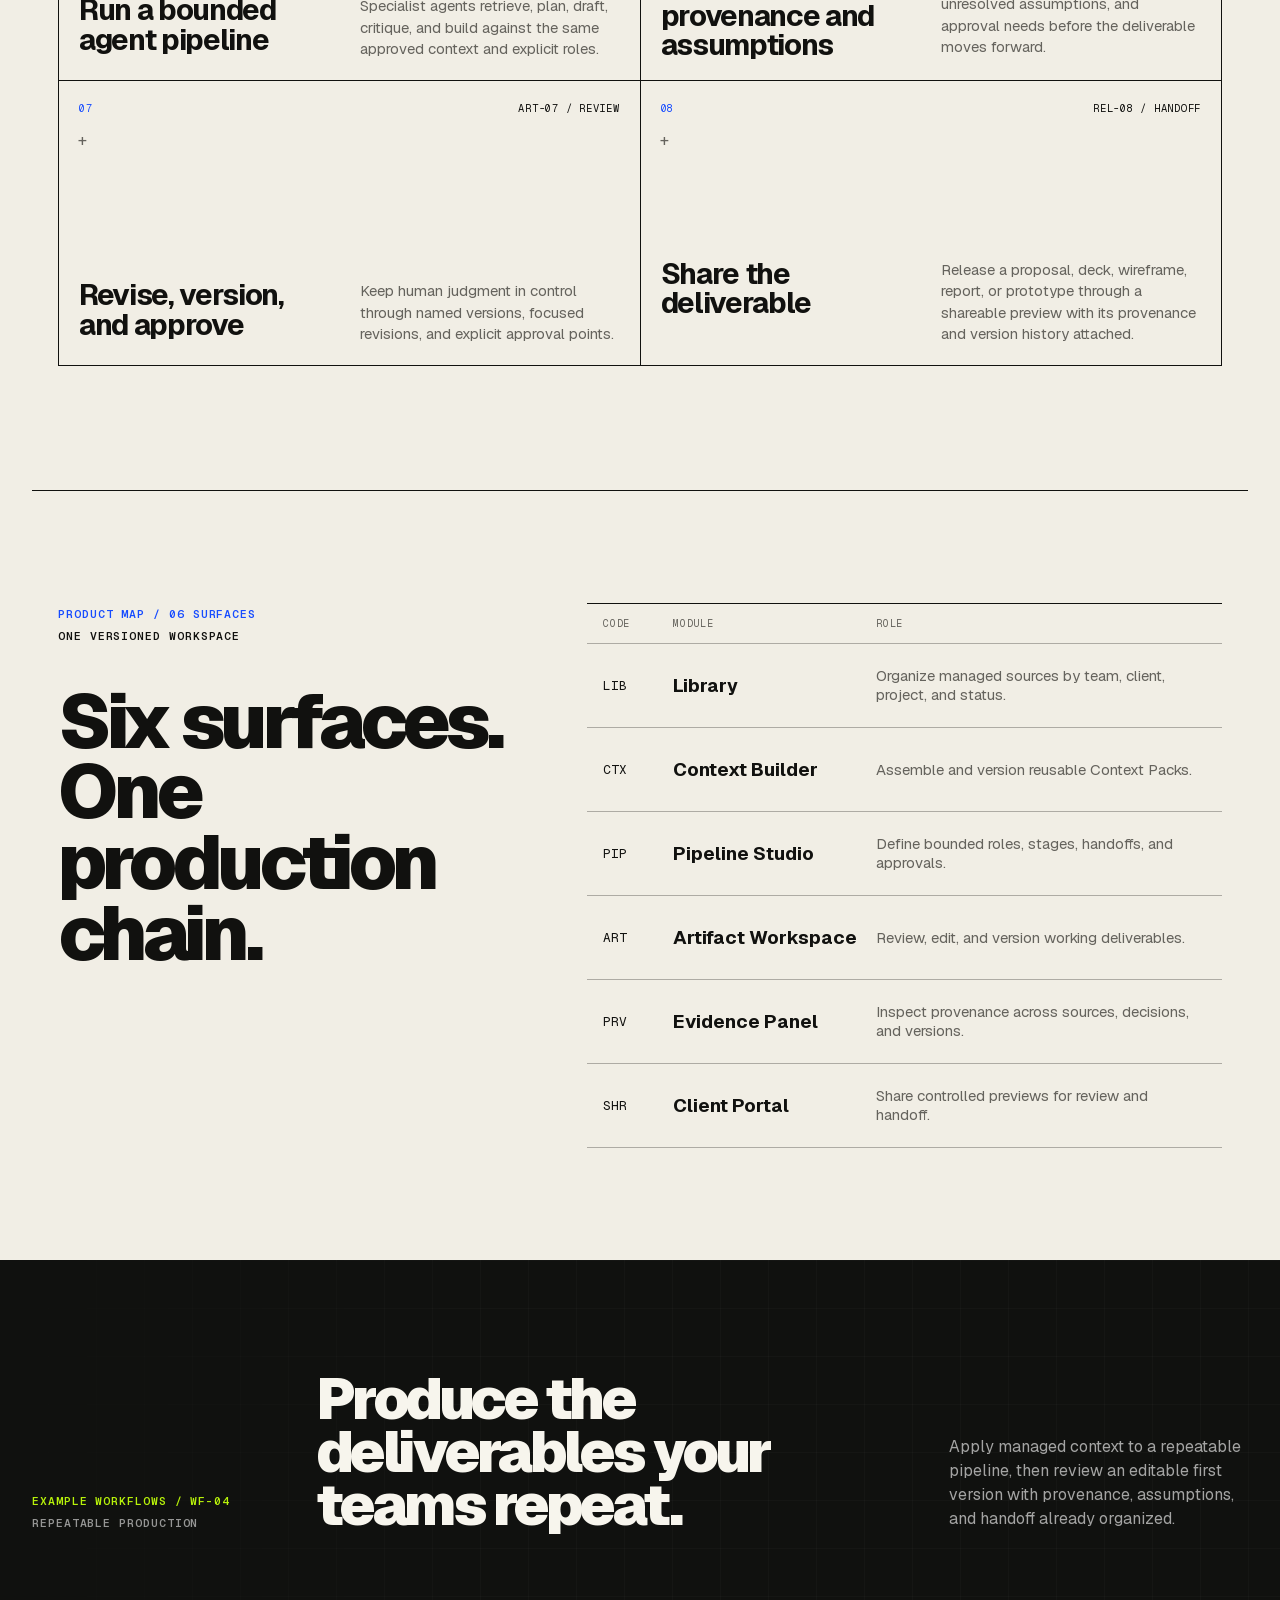
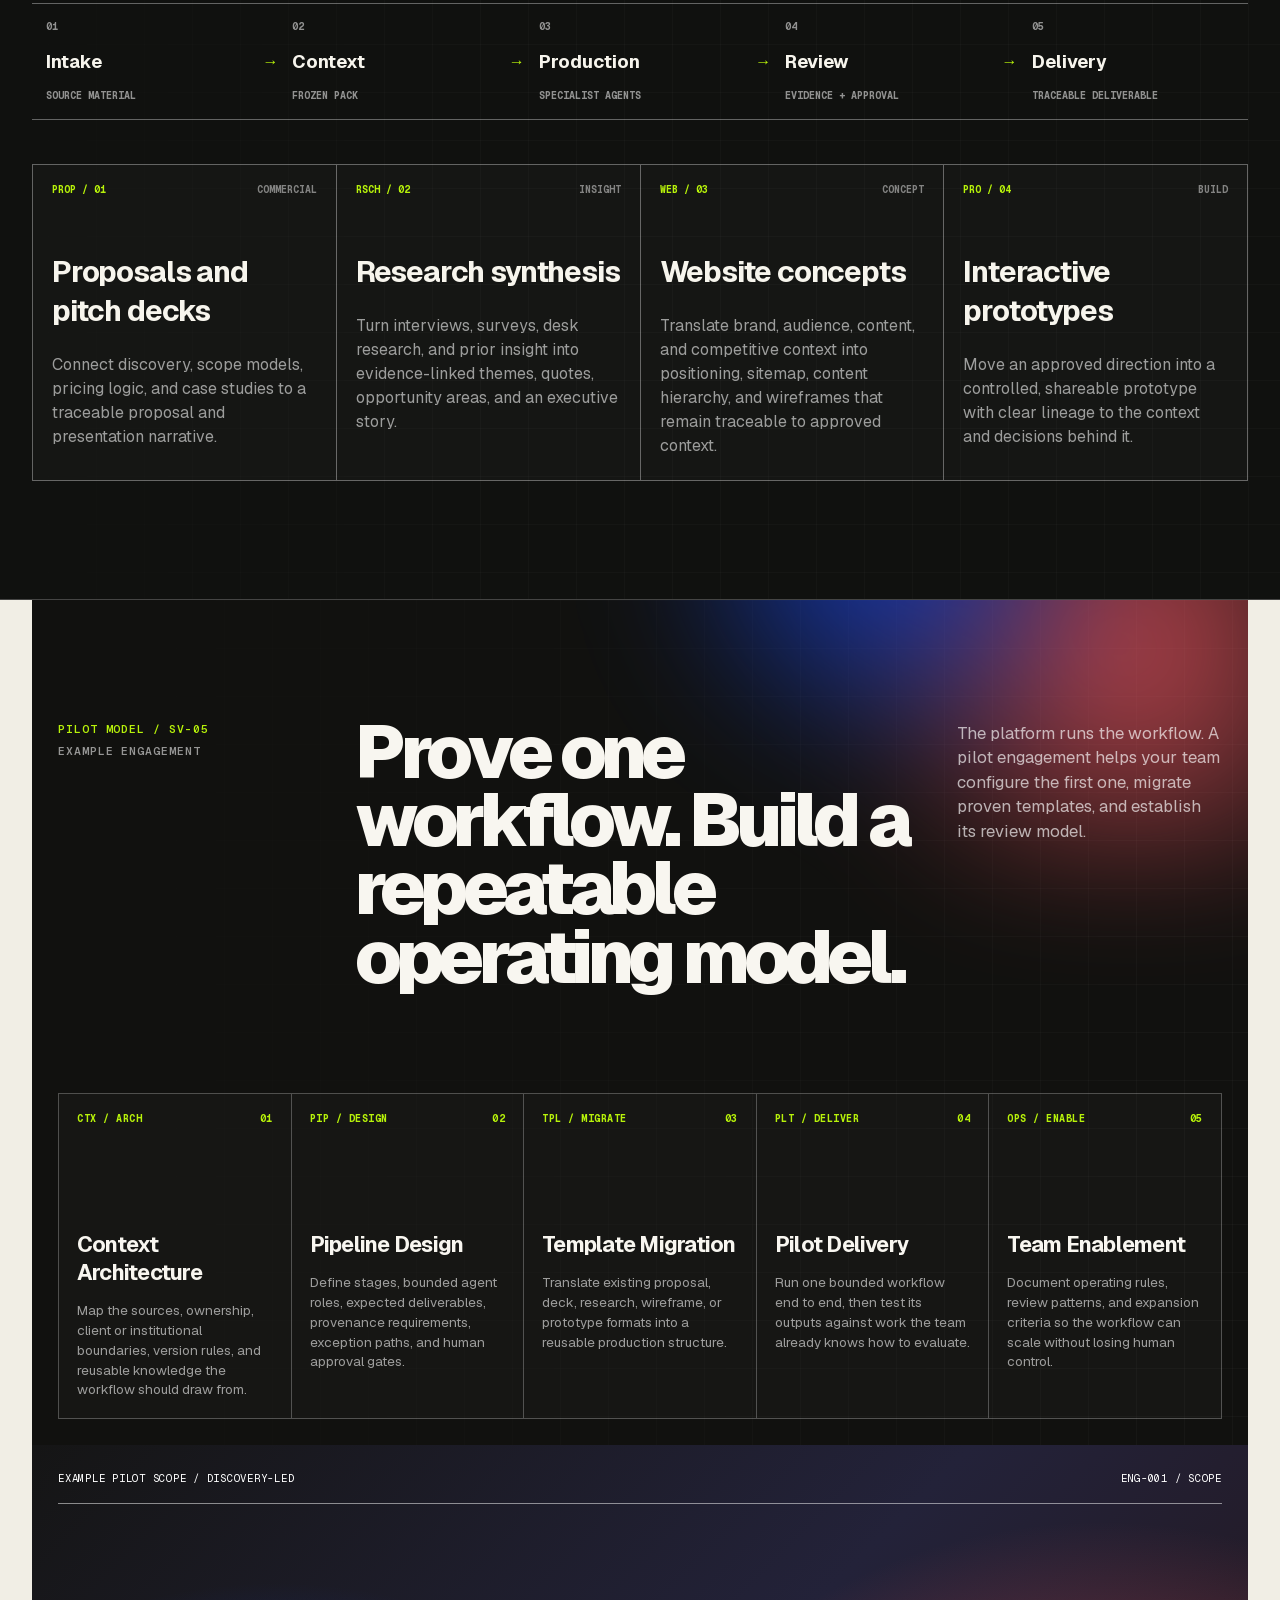
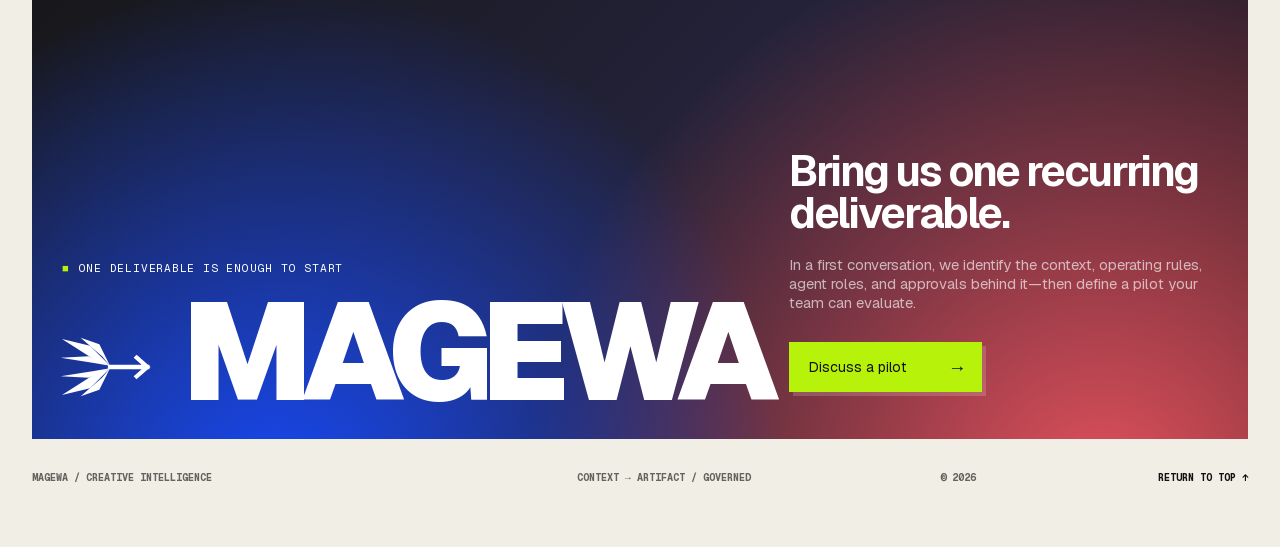
==== commit ae43f393: "Align copy with canonical product narrative" ====
--- a/brand-card.html
+++ b/brand-card.html
@@ -5,7 +5,7 @@
     <meta name="viewport" content="width=device-width, initial-scale=1" />
     <meta http-equiv="refresh" content="0; url=./" />
     <link rel="canonical" href="./" />
-    <title>MAGEWA — AI Production Workspace</title>
+    <title>MAGEWA — Versioned AI Workspace</title>
     <style>
       html {
         color: #11110f;
